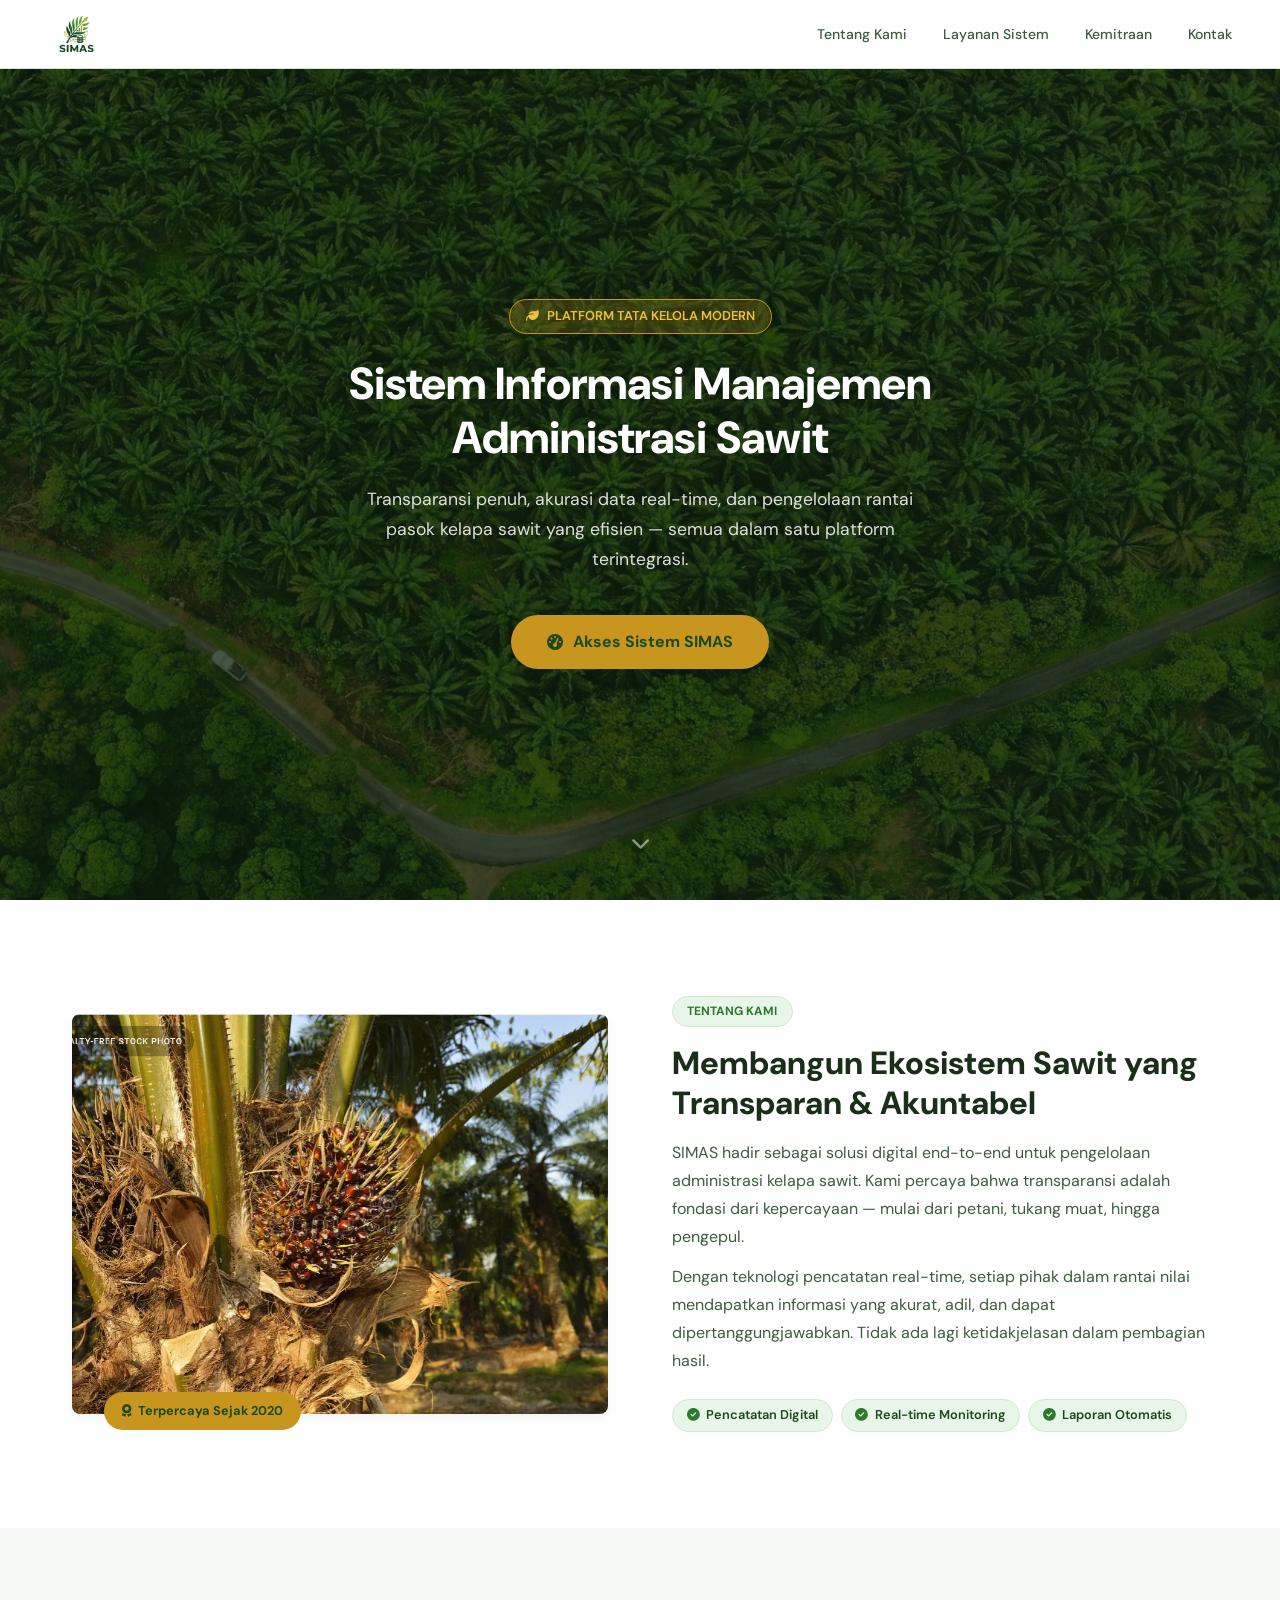
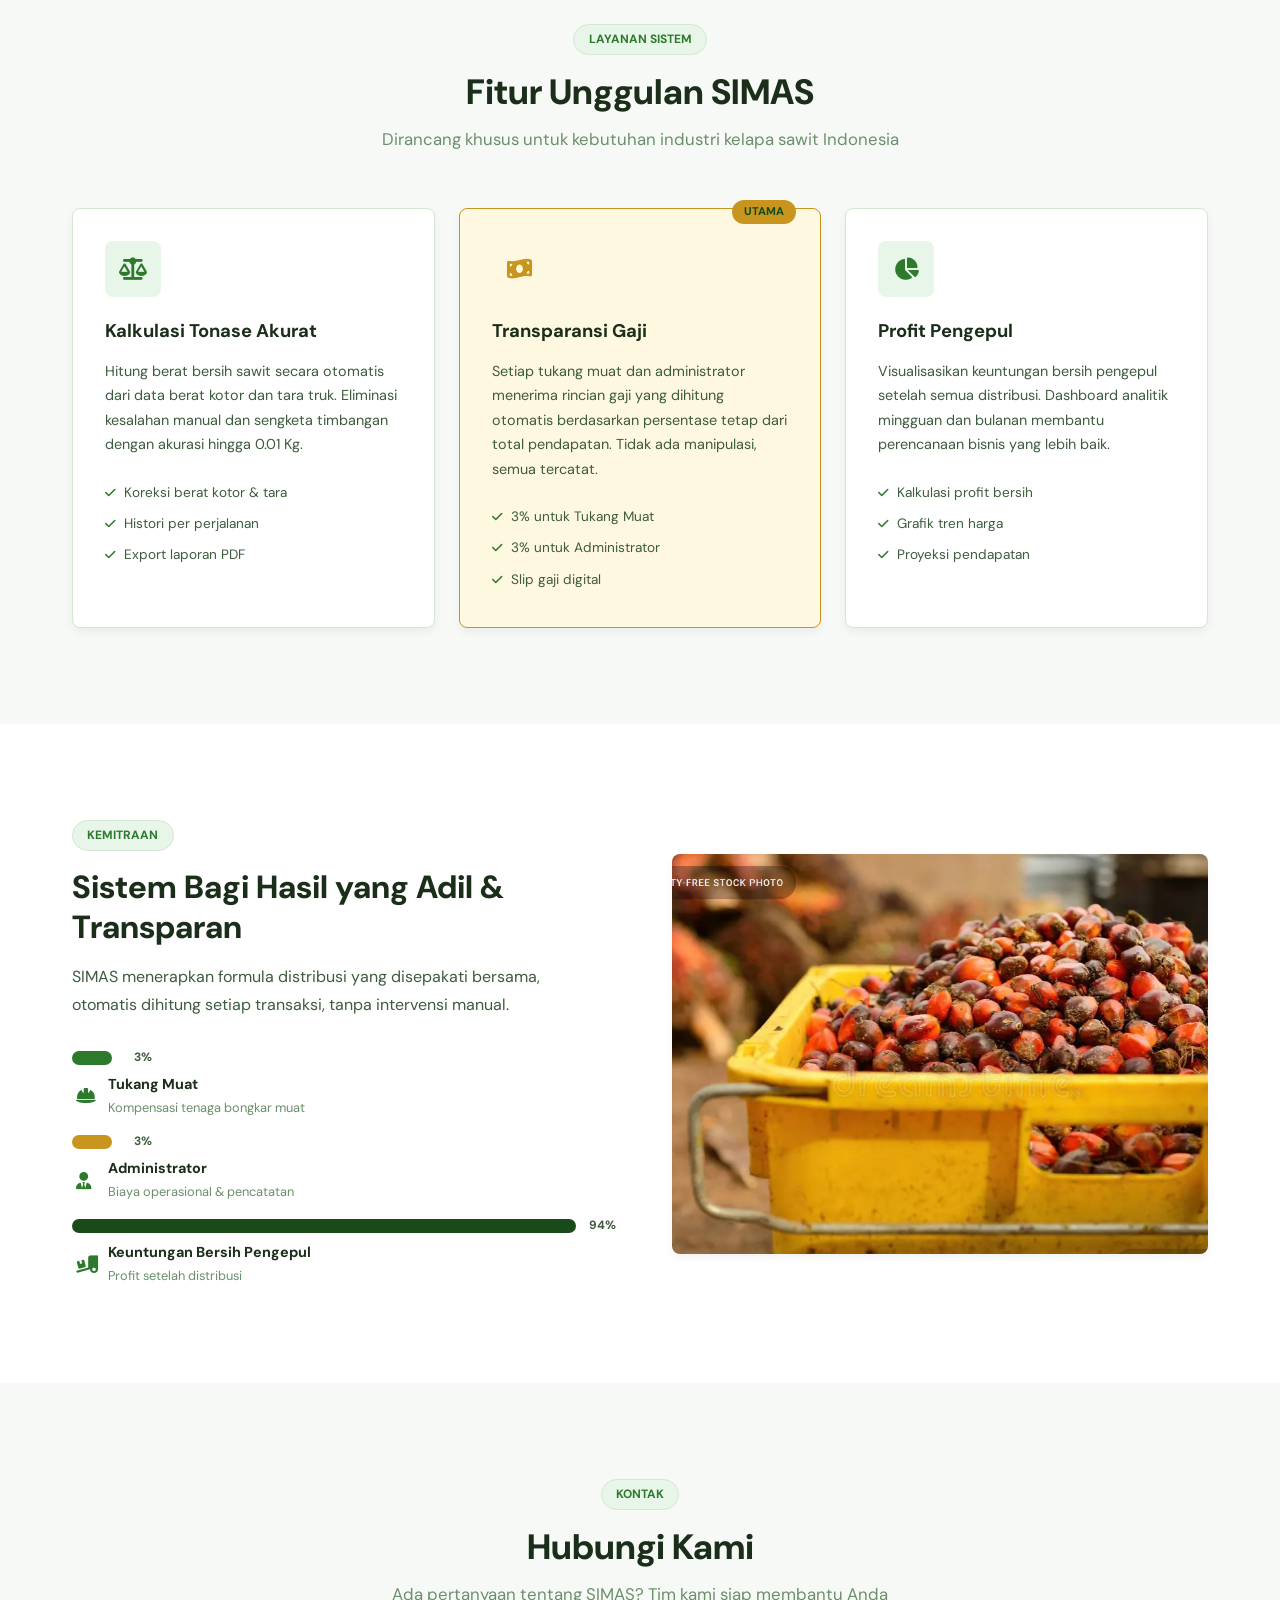
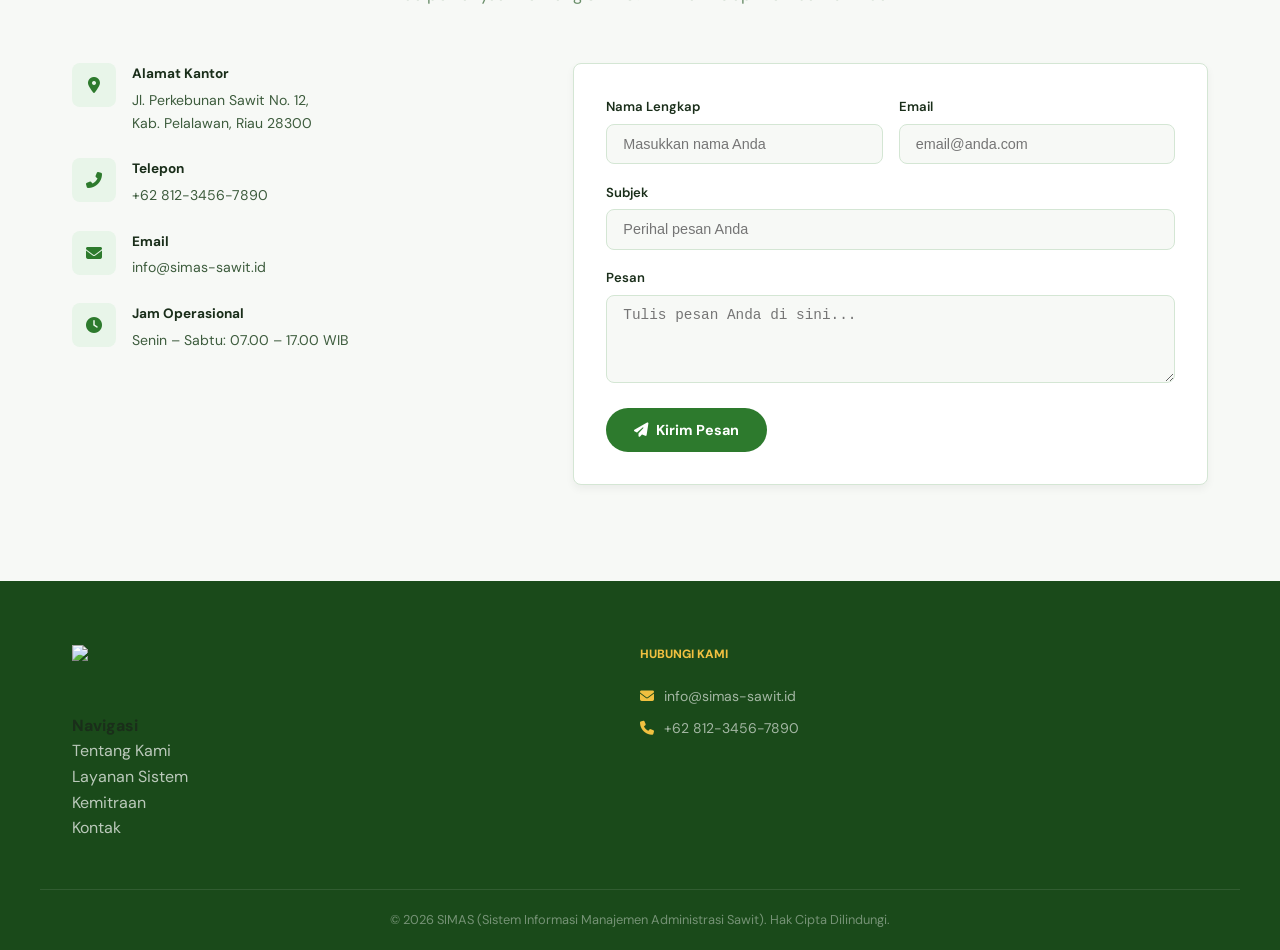
==== index.html @ 5025deaa "first commit" ====
<!DOCTYPE html>
<html lang="id">
<head>
  <meta charset="UTF-8" />
  <meta name="viewport" content="width=device-width, initial-scale=1.0" />
  <title>SIMAS – Sistem Informasi Manajemen Administrasi Sawit</title>
  <link rel="stylesheet" href="style.css" />
  <link rel="stylesheet" href="https://cdnjs.cloudflare.com/ajax/libs/font-awesome/6.5.0/css/all.min.css" />
  <link href="https://fonts.googleapis.com/css2?family=Playfair+Display:wght@700;800&family=DM+Sans:wght@300;400;500;600&display=swap" rel="stylesheet" />
</head>
<body>

  <!-- NAVBAR -->
  <header class="navbar" id="top">
    <div class="nav-inner">
      <a href="#top" class="nav-logo">
        <img src="logo-simas.png">
      </a>
      <button class="nav-toggle" id="navToggle" aria-label="Toggle menu">
        <i class="fas fa-bars"></i>
      </button>
      <nav class="nav-links" id="navLinks">
        <a href="#tentang">Tentang Kami</a>
        <a href="#layanan">Layanan Sistem</a>
        <a href="#kemitraan">Kemitraan</a>
        <a href="#kontak">Kontak</a>
      </nav>
    </div>
  </header>

  <main>

    <!-- HERO -->
    <section class="hero" id="hero">
      <div class="hero-overlay"></div>
      <img src="[data-uri]" alt="Perkebunan Sawit" class="hero-bg-img" />
      <div class="hero-content">
        <span class="hero-badge"><i class="fas fa-leaf"></i> Platform Tata Kelola Modern</span>
        <h1>Sistem Informasi Manajemen<br/>Administrasi Sawit</h1>
        <p class="hero-sub">Transparansi penuh, akurasi data real-time, dan pengelolaan rantai pasok kelapa sawit yang efisien — semua dalam satu platform terintegrasi.</p>
        <a href="dashboard.html" class="btn-cta">
          <i class="fas fa-tachometer-alt"></i>
          Akses Sistem SIMAS
        </a>
      </div>
      <div class="hero-scroll-hint">
        <i class="fas fa-chevron-down"></i>
      </div>
    </section>

    <!-- STATS BAR
    <div class="stats-bar">
      <div class="stat-item"><i class="fas fa-truck"></i><strong>120+</strong><span>Truk Terdaftar</span></div>
      <div class="stat-item"><i class="fas fa-weight-hanging"></i><strong>500 Ton</strong><span>Sawit/Bulan</span></div>
      <div class="stat-item"><i class="fas fa-users"></i><strong>45</strong><span>Mitra Aktif</span></div>
      <div class="stat-item"><i class="fas fa-chart-line"></i><strong>99.8%</strong><span>Akurasi Data</span></div>
    </div> -->

    <!-- TENTANG KAMI -->
    <section class="section" id="tentang">
      <div class="container">
        <div class="section-grid reverse">
          <div class="section-text">
            <span class="section-tag">Tentang Kami</span>
            <h2>Membangun Ekosistem Sawit yang Transparan & Akuntabel</h2>
            <p>SIMAS hadir sebagai solusi digital end-to-end untuk pengelolaan administrasi kelapa sawit. Kami percaya bahwa transparansi adalah fondasi dari kepercayaan — mulai dari petani, tukang muat, hingga pengepul.</p>
            <p>Dengan teknologi pencatatan real-time, setiap pihak dalam rantai nilai mendapatkan informasi yang akurat, adil, dan dapat dipertanggungjawabkan. Tidak ada lagi ketidakjelasan dalam pembagian hasil.</p>
            <div class="feature-pills">
              <span><i class="fas fa-check-circle"></i> Pencatatan Digital</span>
              <span><i class="fas fa-check-circle"></i> Real-time Monitoring</span>
              <span><i class="fas fa-check-circle"></i> Laporan Otomatis</span>
            </div>
          </div>
          <div class="section-image">
            <img src="[data-uri]" alt="Kebun Sawit" />
            <div class="img-badge"><i class="fas fa-award"></i> Terpercaya Sejak 2020</div>
          </div>
        </div>
      </div>
    </section>

    <!-- LAYANAN SISTEM -->
    <section class="section bg-light" id="layanan">
      <div class="container">
        <div class="section-header">
          <span class="section-tag">Layanan Sistem</span>
          <h2>Fitur Unggulan SIMAS</h2>
          <p>Dirancang khusus untuk kebutuhan industri kelapa sawit Indonesia</p>
        </div>
        <div class="cards-grid">
          <div class="feature-card">
            <div class="card-icon green">
              <i class="fas fa-balance-scale"></i>
            </div>
            <h3>Kalkulasi Tonase Akurat</h3>
            <p>Hitung berat bersih sawit secara otomatis dari data berat kotor dan tara truk. Eliminasi kesalahan manual dan sengketa timbangan dengan akurasi hingga 0.01 Kg.</p>
            <ul class="card-list">
              <li><i class="fas fa-check"></i> Koreksi berat kotor & tara</li>
              <li><i class="fas fa-check"></i> Histori per perjalanan</li>
              <li><i class="fas fa-check"></i> Export laporan PDF</li>
            </ul>
          </div>
          <div class="feature-card featured">
            <div class="card-badge">Utama</div>
            <div class="card-icon gold">
              <i class="fas fa-money-bill-wave"></i>
            </div>
            <h3>Transparansi Gaji</h3>
            <p>Setiap tukang muat dan administrator menerima rincian gaji yang dihitung otomatis berdasarkan persentase tetap dari total pendapatan. Tidak ada manipulasi, semua tercatat.</p>
            <ul class="card-list">
              <li><i class="fas fa-check"></i> 3% untuk Tukang Muat</li>
              <li><i class="fas fa-check"></i> 3% untuk Administrator</li>
              <li><i class="fas fa-check"></i> Slip gaji digital</li>
            </ul>
          </div>
          <div class="feature-card">
            <div class="card-icon green">
              <i class="fas fa-chart-pie"></i>
            </div>
            <h3>Profit Pengepul</h3>
            <p>Visualisasikan keuntungan bersih pengepul setelah semua distribusi. Dashboard analitik mingguan dan bulanan membantu perencanaan bisnis yang lebih baik.</p>
            <ul class="card-list">
              <li><i class="fas fa-check"></i> Kalkulasi profit bersih</li>
              <li><i class="fas fa-check"></i> Grafik tren harga</li>
              <li><i class="fas fa-check"></i> Proyeksi pendapatan</li>
            </ul>
          </div>
        </div>
      </div>
    </section>

    <!-- KEMITRAAN -->
    <section class="section" id="kemitraan">
      <div class="container">
        <div class="section-grid">
          <div class="section-text">
            <span class="section-tag">Kemitraan</span>
            <h2>Sistem Bagi Hasil yang Adil & Transparan</h2>
            <p>SIMAS menerapkan formula distribusi yang disepakati bersama, otomatis dihitung setiap transaksi, tanpa intervensi manual.</p>
            <div class="distribution-chart">
              <div class="dist-item">
                <div class="dist-bar" style="--pct:3%; --color: var(--green-mid)">
                  <span class="dist-pct">3%</span>
                </div>
                <div class="dist-label">
                  <i class="fas fa-hard-hat"></i>
                  <div>
                    <strong>Tukang Muat</strong>
                    <small>Kompensasi tenaga bongkar muat</small>
                  </div>
                </div>
              </div>
              <div class="dist-item">
                <div class="dist-bar" style="--pct:3%; --color: var(--gold)">
                  <span class="dist-pct">3%</span>
                </div>
                <div class="dist-label">
                  <i class="fas fa-user-tie"></i>
                  <div>
                    <strong>Administrator</strong>
                    <small>Biaya operasional & pencatatan</small>
                  </div>
                </div>
              </div>
              <div class="dist-item">
                <div class="dist-bar" style="--pct:94%; --color: var(--green-dark)">
                  <span class="dist-pct">94%</span>
                </div>
                <div class="dist-label">
                  <i class="fas fa-truck-loading"></i>
                  <div>
                    <strong>Keuntungan Bersih Pengepul</strong>
                    <small>Profit setelah distribusi</small>
                  </div>
                </div>
              </div>
            </div>
          </div>
          <div class="section-image">
            <img src="[data-uri]" alt="Buah Sawit" />
          </div>
        </div>
      </div>
    </section>

    <!-- KONTAK -->
    <section class="section bg-light" id="kontak">
      <div class="container">
        <div class="section-header">
          <span class="section-tag">Kontak</span>
          <h2>Hubungi Kami</h2>
          <p>Ada pertanyaan tentang SIMAS? Tim kami siap membantu Anda</p>
        </div>
        <div class="contact-grid">
          <div class="contact-info">
            <div class="contact-item">
              <div class="contact-icon"><i class="fas fa-map-marker-alt"></i></div>
              <div>
                <strong>Alamat Kantor</strong>
                <p>Jl. Perkebunan Sawit No. 12,<br/>Kab. Pelalawan, Riau 28300</p>
              </div>
            </div>
            <div class="contact-item">
              <div class="contact-icon"><i class="fas fa-phone-alt"></i></div>
              <div>
                <strong>Telepon</strong>
                <p>+62 812-3456-7890</p>
              </div>
            </div>
            <div class="contact-item">
              <div class="contact-icon"><i class="fas fa-envelope"></i></div>
              <div>
                <strong>Email</strong>
                <p>info@simas-sawit.id</p>
              </div>
            </div>
            <div class="contact-item">
              <div class="contact-icon"><i class="fas fa-clock"></i></div>
              <div>
                <strong>Jam Operasional</strong>
                <p>Senin – Sabtu: 07.00 – 17.00 WIB</p>
              </div>
            </div>
          </div>
          <form class="contact-form" onsubmit="return false;">
            <div class="form-row">
              <div class="form-group">
                <label>Nama Lengkap</label>
                <input type="text" placeholder="Masukkan nama Anda" />
              </div>
              <div class="form-group">
                <label>Email</label>
                <input type="email" placeholder="email@anda.com" />
              </div>
            </div>
            <div class="form-group">
              <label>Subjek</label>
              <input type="text" placeholder="Perihal pesan Anda" />
            </div>
            <div class="form-group">
              <label>Pesan</label>
              <textarea rows="4" placeholder="Tulis pesan Anda di sini..."></textarea>
            </div>
            <button type="submit" class="btn-submit">
              <i class="fas fa-paper-plane"></i> Kirim Pesan
            </button>
          </form>
        </div>
      </div>
    </section>

  </main>

  <!-- FOOTER -->
  <footer class="footer">
    <div class="footer-inner">
      <div class="footer-brand">
        <img src="[data-uri]
        <p>Sistem Informasi Manajemen Administrasi Sawit — Digitalisasi nyata untuk transparansi hasil bumi Indonesia.</p>
      </div>
      <div class="footer-links">
        <h4>Navigasi</h4>
        <ul style="list-style: none;">
          <li><a href="#tentang" style="color: rgba(255,255,255,0.7); text-decoration: none;">Tentang Kami</a></li>
          <li><a href="#layanan" style="color: rgba(255,255,255,0.7); text-decoration: none;">Layanan Sistem</a></li>
          <li><a href="#kemitraan" style="color: rgba(255,255,255,0.7); text-decoration: none;">Kemitraan</a></li>
          <li><a href="#kontak" style="color: rgba(255,255,255,0.7); text-decoration: none;">Kontak</a></li>
        </ul>
      </div>
      <div class="footer-contact">
        <h4>Hubungi Kami</h4>
        <p><i class="fas fa-envelope"></i> info@simas-sawit.id</p>
        <p><i class="fas fa-phone"></i> +62 812-3456-7890</p>
      </div>
      </div>
      <div class="footer-bottom">
        <p>&copy; 2026 SIMAS (Sistem Informasi Manajemen Administrasi Sawit). Hak Cipta Dilindungi.</p>
      </div>
    </div>
  </footer>

  <script src="script.js"></script>
</body>
</html>
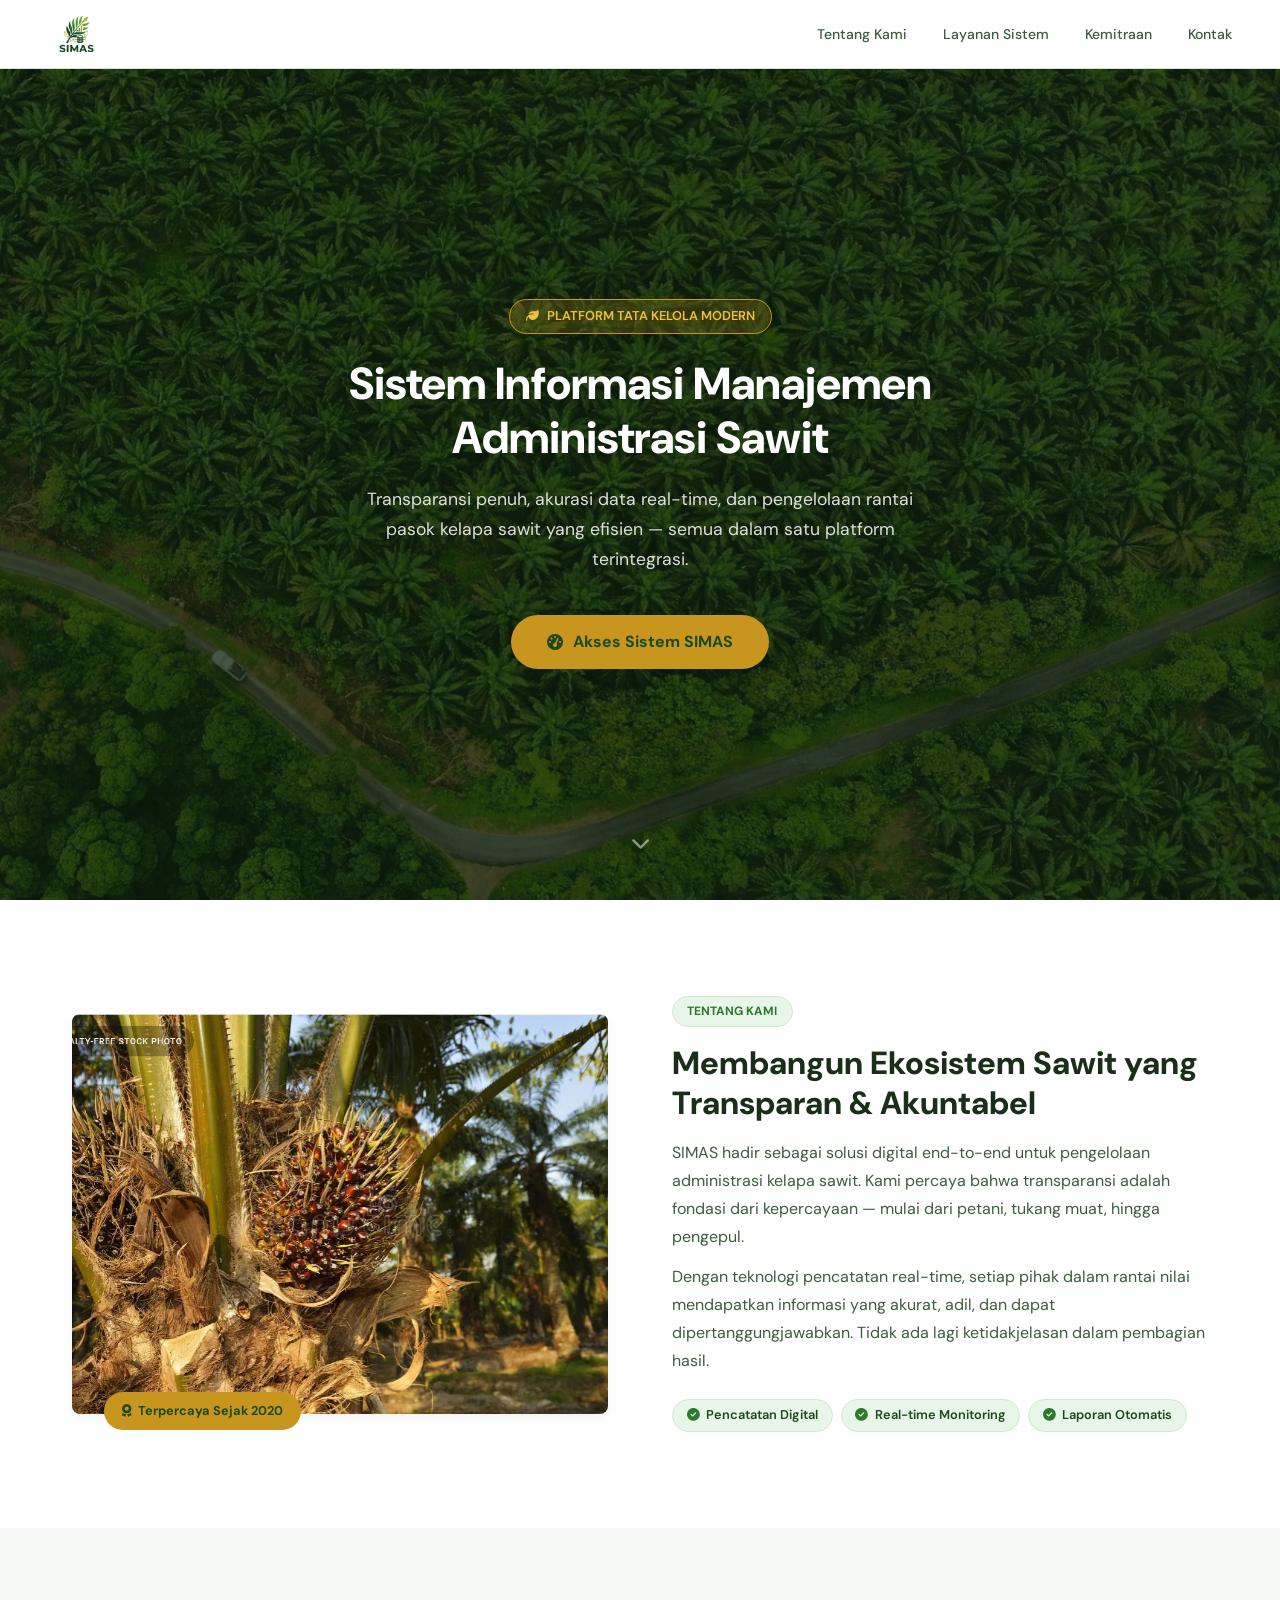
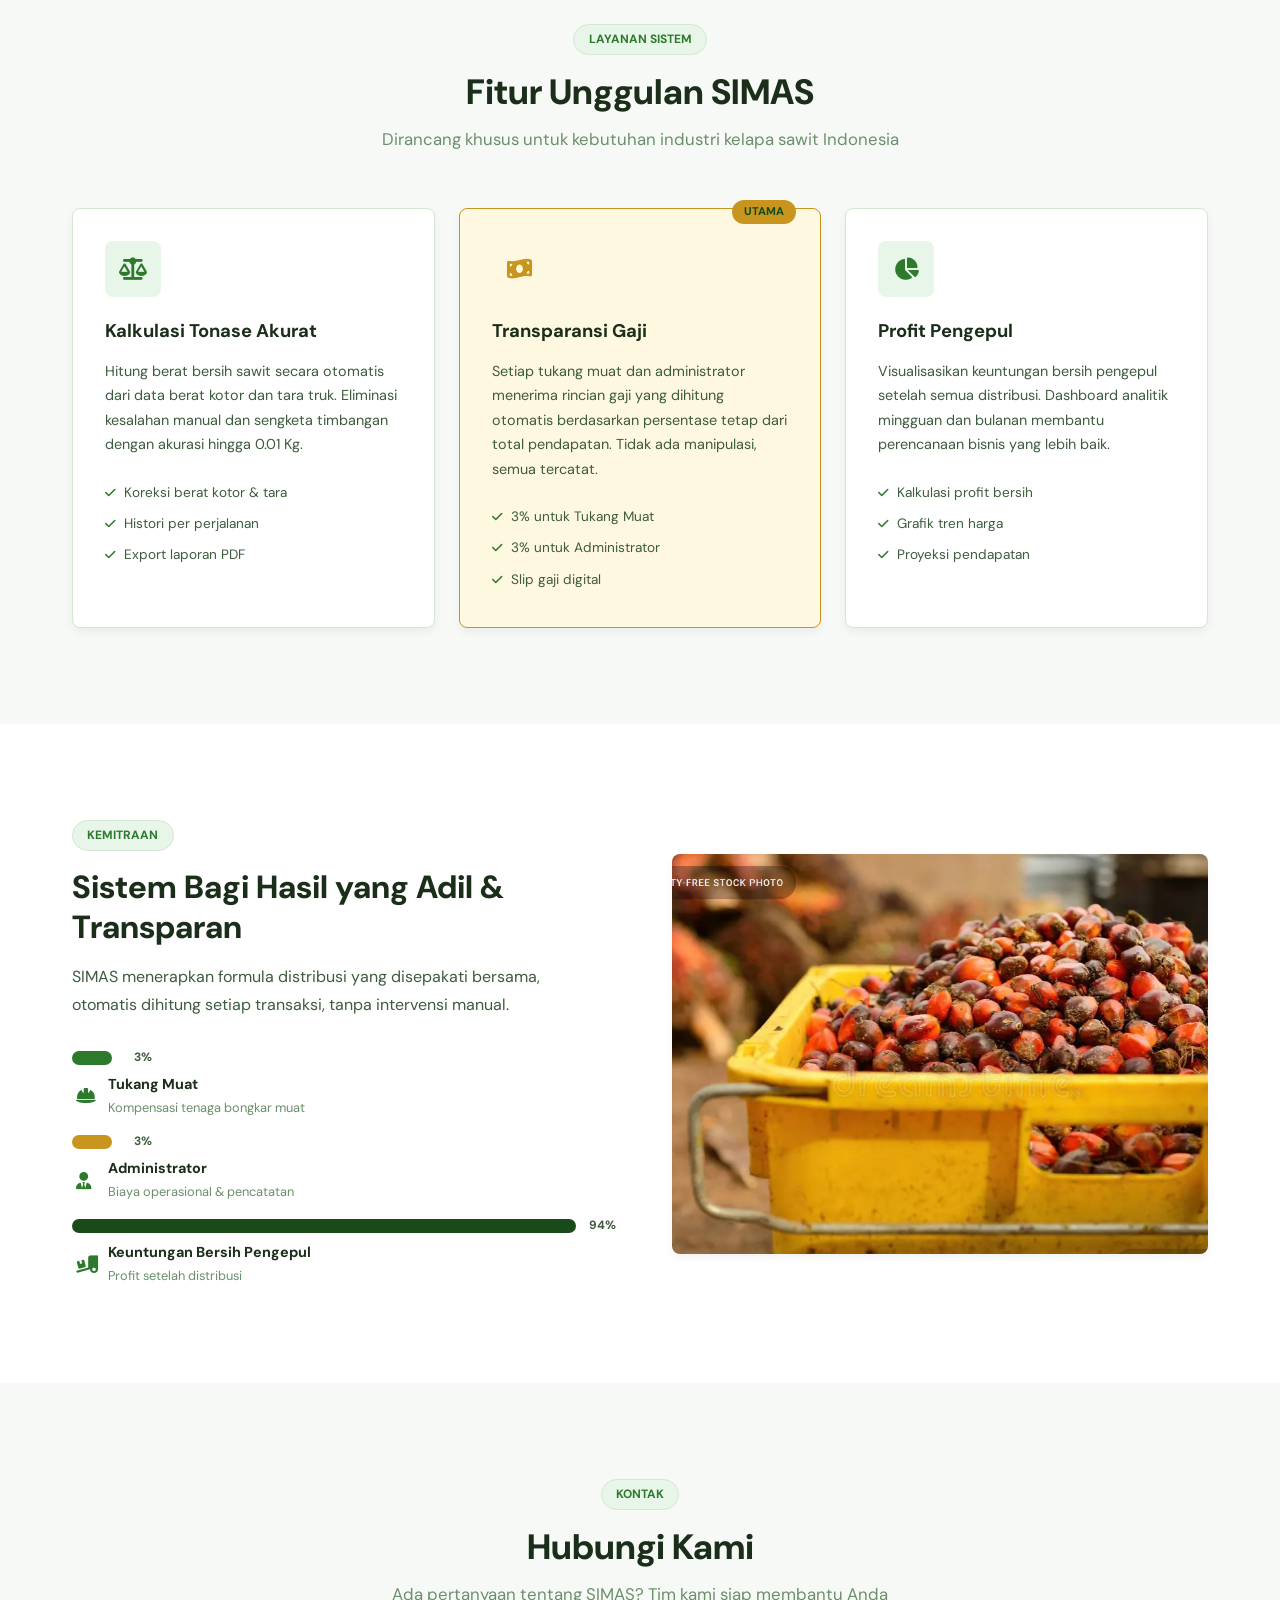
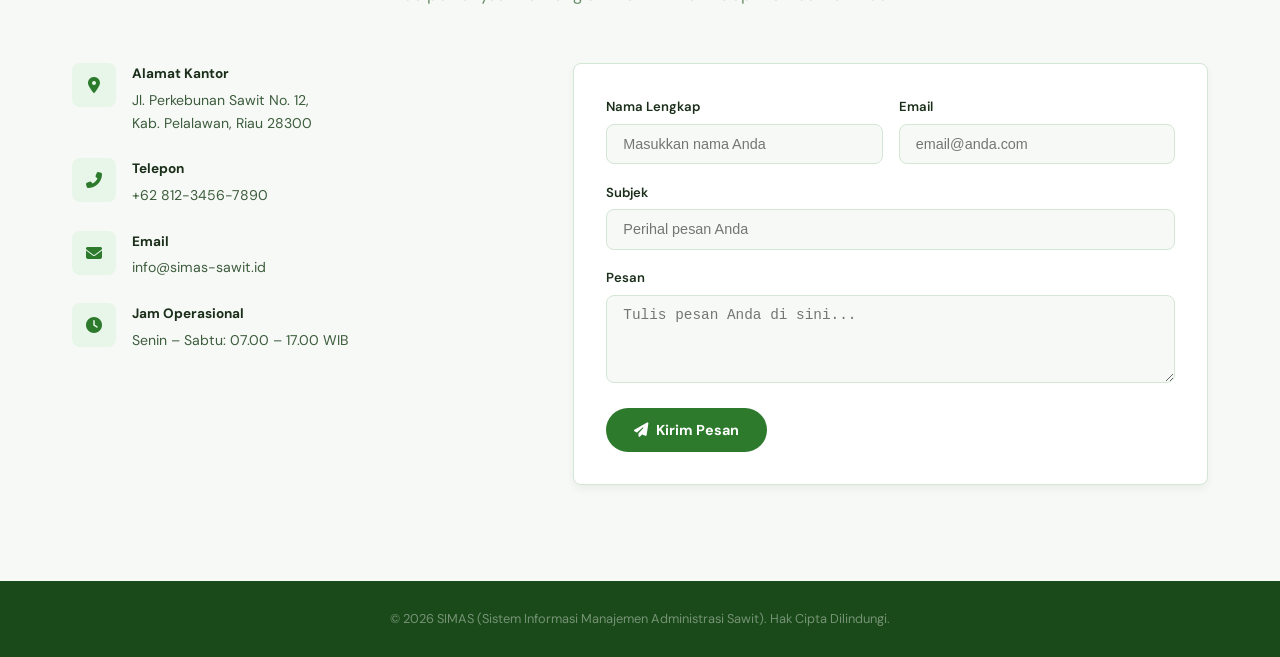
==== commit e6a55ace: "merapikan HTML CSS di index" ====
--- a/index.html
+++ b/index.html
@@ -1,284 +1,326 @@
-<!DOCTYPE html>
+<!doctype html>
 <html lang="id">
-<head>
-  <meta charset="UTF-8" />
-  <meta name="viewport" content="width=device-width, initial-scale=1.0" />
-  <title>SIMAS – Sistem Informasi Manajemen Administrasi Sawit</title>
-  <link rel="stylesheet" href="style.css" />
-  <link rel="stylesheet" href="https://cdnjs.cloudflare.com/ajax/libs/font-awesome/6.5.0/css/all.min.css" />
-  <link href="https://fonts.googleapis.com/css2?family=Playfair+Display:wght@700;800&family=DM+Sans:wght@300;400;500;600&display=swap" rel="stylesheet" />
-</head>
-<body>
-
-  <!-- NAVBAR -->
-  <header class="navbar" id="top">
-    <div class="nav-inner">
-      <a href="#top" class="nav-logo">
-        <img src="logo-simas.png">
-      </a>
-      <button class="nav-toggle" id="navToggle" aria-label="Toggle menu">
-        <i class="fas fa-bars"></i>
-      </button>
-      <nav class="nav-links" id="navLinks">
-        <a href="#tentang">Tentang Kami</a>
-        <a href="#layanan">Layanan Sistem</a>
-        <a href="#kemitraan">Kemitraan</a>
-        <a href="#kontak">Kontak</a>
-      </nav>
-    </div>
-  </header>
-
-  <main>
-
-    <!-- HERO -->
-    <section class="hero" id="hero">
-      <div class="hero-overlay"></div>
-      <img src="[data-uri]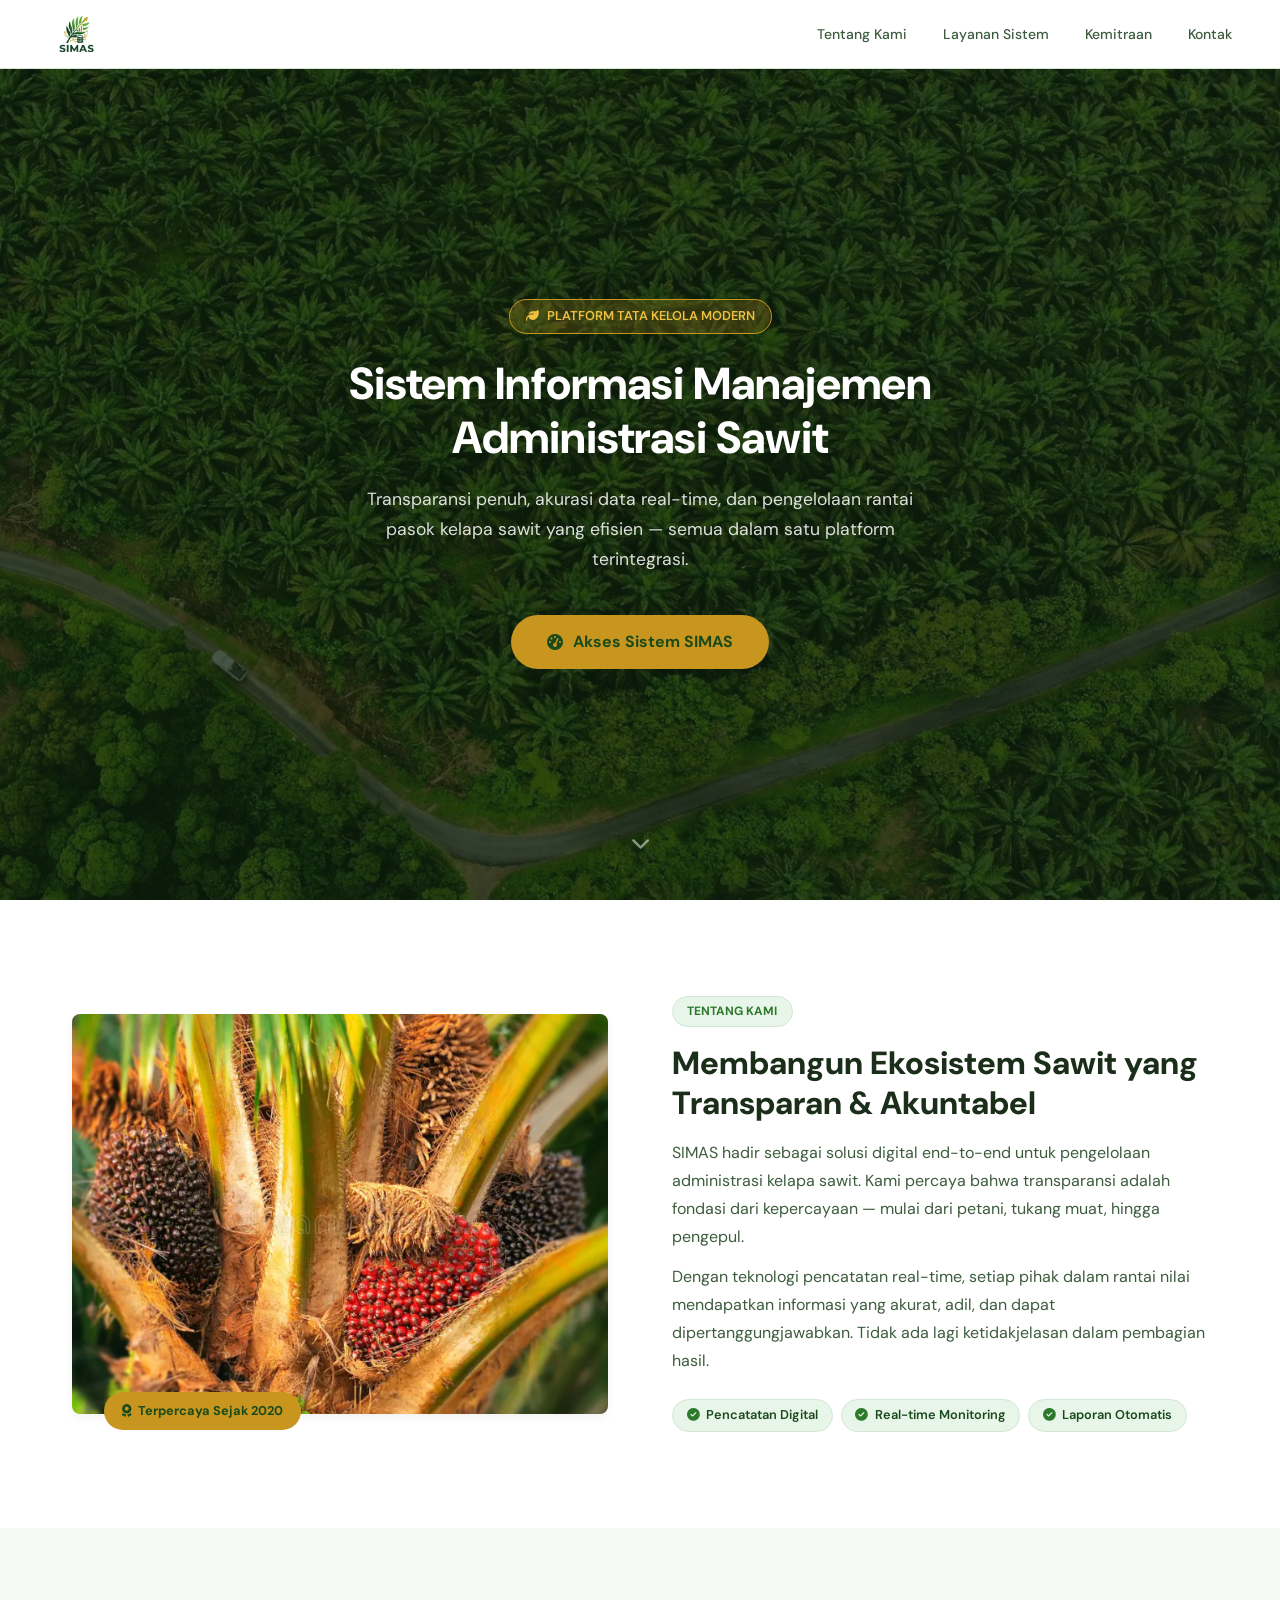
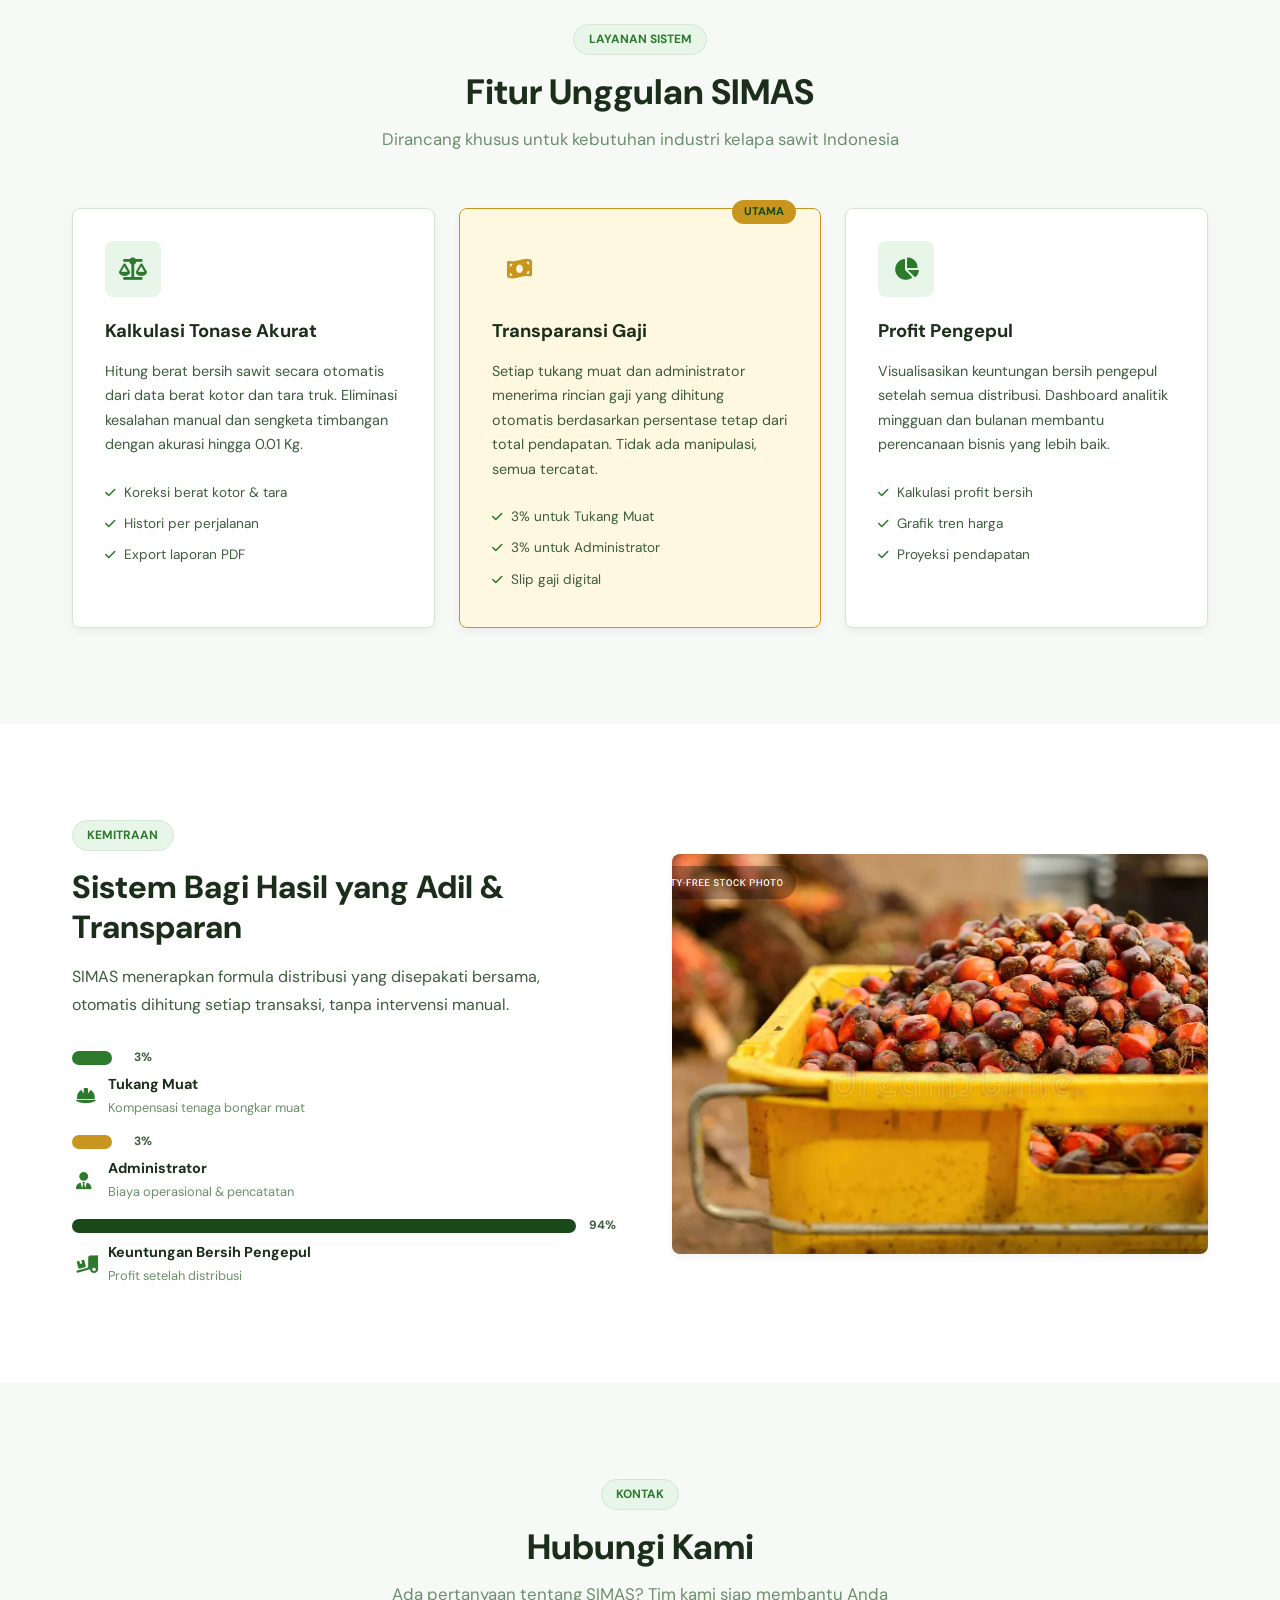
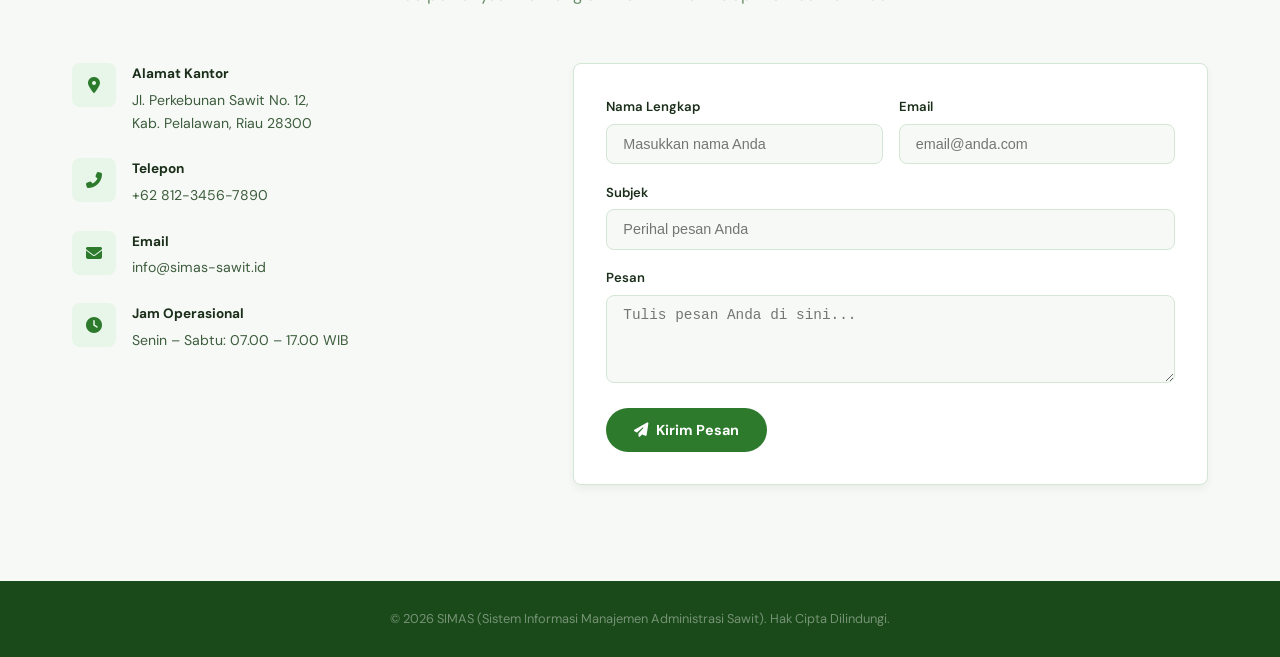
==== commit ff58e447: "ngubah img di index" ====
--- a/index.html
+++ b/index.html
@@ -38,7 +38,7 @@
       <section class="hero" id="hero">
         <div class="hero-overlay"></div>
         <img
-          src="[data-uri]